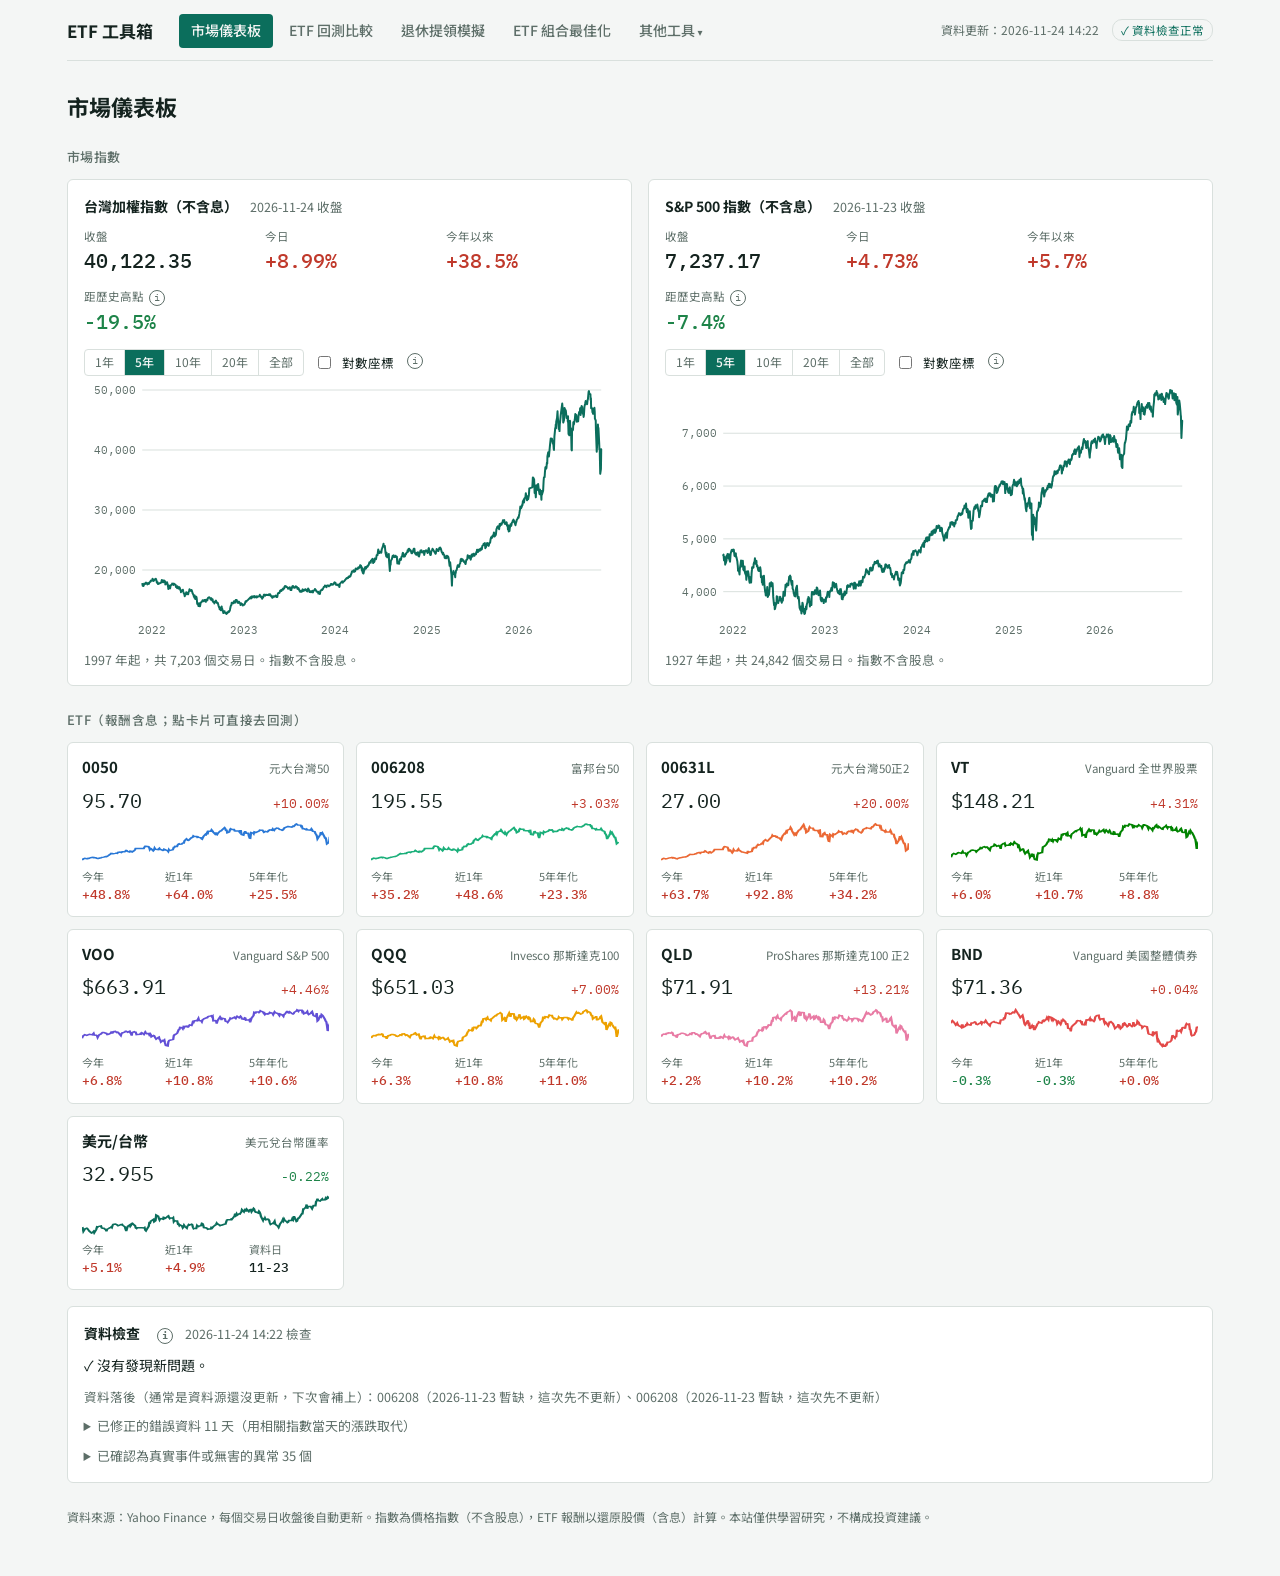
==== index.html @ 291ecb4b "比較表：報酬指數與加權指數兩群之間改用橘色分隔線 Co-Authored-By: Claude Opus 5.5 <noreply@anthropic.com> Claude-Session: htt" ====
<!DOCTYPE html>
<html lang="zh-Hant"><head><meta charset="utf-8"><meta name="viewport" content="width=device-width,initial-scale=1">
<title>市場儀表板｜ETF 工具箱</title>
<link rel="stylesheet" href="https://fonts.googleapis.com/css2?family=IBM+Plex+Mono:wght@400;500&family=Noto+Sans+TC:wght@400;500;700&display=swap">
<link rel="stylesheet" href="assets/style.css?v=1124b">
</head><body>
<div class="wrap">
<header id="top"></header>
<h1>市場儀表板</h1>

<div class="section-t">市場指數</div>
<div class="two" id="idx">
  <section class="card" id="c-TWII"><div class="loading">讀取中…</div></section>
  <section class="card" id="c-GSPC"><div class="loading">讀取中…</div></section>
</div>

<div class="section-t">ETF<span class="sub">（報酬含息；點卡片可直接去回測）</span></div>
<div class="tiles" id="tiles"></div>

<section class="card" id="check"><h3>資料檢查</h3><div class="loading">讀取中…</div></section>

<footer>資料來源：Yahoo Finance，每個交易日收盤後自動更新。指數為價格指數（不含股息），ETF 報酬以還原股價（含息）計算。本站僅供學習研究，不構成投資建議。</footer>
</div>
<script src="assets/core.js?v=1124b"></script>
<script src="assets/chart.js?v=1124b"></script>
<script src="assets/common.js?v=1124b"></script>
<script>
(function(){
  const {fmt, TICKERS, ETF_LIST} = ET;
  const cls = ETUI.cls;

  // ---- 指數卡片 ----
  const RANGES = [["1年",1],["5年",5],["10年",10],["20年",20],["全部",0]];
  function indexCard(name){
    const box = document.getElementById("c-"+name), t = TICKERS[name];
    ET.load(name).then(s=>{
      const n = s.dates.length, last = s.close[n-1], prev = s.close[n-2];
      let ath = 0, athD = ""; for (let i=0;i<n;i++) if (s.close[i] > ath){ath = s.close[i]; athD = s.dates[i];}
      const dd = last/ath - 1;
      let range = 5, log = false;
      box.innerHTML = `<h3>${t.name}<span class="sub">${s.dates[n-1]} 收盤</span></h3>
        <div class="kpis">
          <div class="kpi"><small>收盤</small><b>${fmt.num(last,2)}</b></div>
          <div class="kpi"><small>今日</small><b class="${cls(last-prev)}">${fmt.spct(last/prev-1,2)}</b></div>
          <div class="kpi"><small>今年以來</small><b class="${cls(ET.periodChange({dates:s.dates,adj:s.close},0,"ytd"))}">${fmt.spct(ET.periodChange({dates:s.dates,adj:s.close},0,"ytd"))}</b></div>
          <div class="kpi"><small>距歷史高點${ETUI.info("歷史最高收盤 "+fmt.num(ath,2)+"（"+athD+"）。0% 代表正在創新高。")}</small><b class="${dd<0?"neg":""}">${fmt.pct(dd)}</b></div>
        </div>
        <div class="tools" style="margin:12px 0 4px">
          <div class="seg" data-r>${RANGES.map(([l,v])=>`<button type="button" data-v="${v}" class="${v===range?"on":""}">${l}</button>`).join("")}</div>
          <label class="chk" style="font-size:12.5px"><input type="checkbox" data-log> 對數座標${ETUI.info("對數座標下，同樣的漲跌幅（例如 +10%）在圖上高度一樣，適合看很長的期間。")}</label>
        </div>
        <div data-chart></div>
        <p class="note">${s.dates[0].slice(0,4)} 年起，共 ${fmt.num(n)} 個交易日。指數不含股息。</p>`;
      const draw = ()=>{
        const start = range ? ET.addYears(s.dates[n-1], -range) : s.dates[0];
        const a = ET.lowerBound(s.dates, start);
        ETChart.line(box.querySelector("[data-chart]"), {
          series:[{name:t.label, color:"var(--accent)", dates:s.dates.slice(a), values:Array.from(s.close.slice(a))}],
          log, height:260, yFmt:v=>fmt.num(v, v<100?1:0), aria:t.name+"走勢圖"
        });
      };
      box.querySelector("[data-r]").addEventListener("click", e=>{
        const b = e.target.closest("button"); if(!b) return;
        range = +b.dataset.v; box.querySelectorAll("[data-r] button").forEach(x=>x.classList.toggle("on", x===b));
        if (range === 0 || range === 20) { log = true; box.querySelector("[data-log]").checked = true; }
        draw();
      });
      box.querySelector("[data-log]").addEventListener("change", e=>{ log = e.target.checked; draw(); });
      draw();
    }).catch(e=>{ box.classList.add("err"); box.innerHTML = "讀取資料失敗："+e.message; });
  }
  indexCard("TWII"); indexCard("GSPC");

  // ---- 資料檢查 ----
  const TYPE = {missing:"缺資料", stale:"資料落後", gap:"資料中斷", jump:"跳格", ratio:"原始／還原價異常", rewrite:"歷史被改動"};
  function renderCheck(c){
    const box = document.getElementById("check");
    const row = (i, note) => `<tr><td>${i.ticker}</td><td>${TYPE[i.type]||i.type||""}</td><td>${i.date}</td><td class="wrap">${note!==undefined?note:i.detail}</td></tr>`;
    const tbl = (rows, head) => `<div class="tw"><table class="lt"><thead><tr><th>標的</th><th>類型</th><th>日期</th><th>${head}</th></tr></thead><tbody>${rows}</tbody></table></div>`;
    let h = `<h3>資料檢查${ETUI.info("每次自動更新時檢查：① 缺資料：同市場指數有交易、ETF 卻沒資料；② 跳格：ETF 單日漲跌和相關指數差太多（例如 0050 對照加權指數、00631L 對照 2 倍的 0050）；③ 原始／還原價異常：還原價÷原始價的比例在非除息日突然改變；④ 歷史被改動：和上次存的資料相比，過去的價格被改掉。發現新問題時，那一檔不更新、保留舊資料，並在 GitHub 開 Issue 寄 email 通知。")}<span class="sub">${c.checked} 檢查</span></h3>`;
    if (c.status === "problem") {
      h += `<p class="err" style="margin:0 0 8px">⚠ 發現 ${c.new.length} 個新問題，以下標的暫停更新、沿用上一次的資料：<b>${c.blocked.join("、")}</b></p>` + tbl(c.new.map(i=>row(i)).join(""), "說明");
    } else {
      h += `<p style="margin:0">✓ 沒有發現新問題。</p>`;
    }
    if (c.stale && c.stale.length) h += `<p class="note">資料落後（通常是資料源還沒更新，下次會補上）：${c.stale.map(i=>i.ticker+(i.type==="lag"?"（"+i.date+" 暫缺，這次先不更新）":"（到 "+i.date+"）")).join("、")}</p>`;
    if (c.fixed && c.fixed.length) h += `<details><summary>已修正的錯誤資料 ${c.fixed.length} 天（用相關指數當天的漲跌取代）</summary>${tbl(c.fixed.map(i=>row(Object.assign({type:"jump"},i), i.note)).join(""), "原因")}</details>`;
    if (c.ignored && c.ignored.length) h += `<details><summary>已確認為真實事件或無害的異常 ${c.ignored.length} 個</summary>${tbl(c.ignored.map(i=>row(i, i.note+"<br><span class=sub>"+i.detail+"</span>")).join(""), "原因")}</details>`;
    box.innerHTML = h;
  }
  if (window.ETCheck) renderCheck(window.ETCheck); else document.addEventListener("etcheck", e=>renderCheck(e.detail));

  // ---- ETF 卡片 ----
  const tiles = document.getElementById("tiles");
  const list = ETF_LIST.concat(["USDTWD"]);
  tiles.innerHTML = list.map(k=>`<a class="tile" id="t-${k}" ${k!=="USDTWD"?`href="backtest.html?t=${k}"`:""}><div class="loading">${k}</div></a>`).join("");
  list.forEach(k=>{
    const t = TICKERS[k], box = document.getElementById("t-"+k);
    ET.load(k).then(s=>{
      const n = s.dates.length;
      let ath = 0; for (let i=0;i<n;i++) if (s.adj[i] > ath) ath = s.adj[i];
      const day = s.adj[n-1]/s.adj[n-2]-1, ytd = ET.periodChange(s,0,"ytd"), y1 = ET.periodChange(s,0,1), y5 = ET.periodChange(s,0,5);
      const y5a = isFinite(y5) ? Math.pow(1+y5,1/5)-1 : NaN;
      const fx = t.kind === "fx";
      box.innerHTML = `<div class="hd"><span class="tk">${t.label}</span><span class="nm">${t.name}</span></div>
        <div class="hd"><span class="px">${fx?"":(t.ccy==="USD"?"$":"")}${fmt.num(s.close[n-1], fx?3:2)}</span><span class="chg ${cls(day)}">${fmt.spct(day,2)}</span></div>
        <div class="spark-h"></div>
        <div class="mini">
          <span>今年<b class="${cls(ytd)}">${fmt.spct(ytd)}</b></span>
          <span>近1年<b class="${cls(y1)}">${fmt.spct(y1)}</b></span>
          ${fx ? `<span>資料日<b>${s.dates[n-1].slice(5)}</b></span>`
               : `<span>${isFinite(y5a)?"5年年化":"距高點"}<b class="${isFinite(y5a)?cls(y5a):"neg"}">${isFinite(y5a)?fmt.spct(y5a):fmt.pct(s.adj[n-1]/ath-1)}</b></span>`}
        </div>`;
      const a = ET.lowerBound(s.dates, ET.addYears(s.dates[n-1], -1));
      ETChart.spark(box.querySelector(".spark-h"), s.dates.slice(a), Array.from(s.adj.slice(a)), t.color || "var(--accent)");
      box.title = `${t.name}｜${s.dates[n-1]} 收盤｜距歷史高點 ${fmt.pct(s.adj[n-1]/ath-1)}`;
    }).catch(()=>{ box.innerHTML = `<div class="hd"><span class="tk">${t.label}</span></div><span class="note">尚無資料</span>`; });
  });
})();
</script>
</body></html>
---- assets/style.css ----
/* 共用樣式：淺色／深色自動切換，沿用正二再平衡工具的配色 */
:root{
  --bg:#f4f6f5;--panel:#ffffff;--ink:#14231f;--mute:#5d6e68;--line:#d9e0dd;--soft:#e7efec;
  --accent:#0b6e5c;--up:#c0392b;--down:#1e8449;--est:#8a9a94;color-scheme:light;
  --s1:#2a78d6;--s2:#eb6834;--s3:#1baf7a;--s4:#eda100;--s5:#e87ba4;--s6:#008300;--s7:#6250d6;--s8:#e34948;
  --font:"Noto Sans TC",system-ui,-apple-system,"Segoe UI",sans-serif;--mono:"IBM Plex Mono",ui-monospace,Menlo,monospace;
}
@media (prefers-color-scheme:dark){:root:where(:not([data-theme="light"])){
  --bg:#0f1715;--panel:#17221f;--ink:#e4ece9;--mute:#93a59f;--line:#2a3a35;--soft:#1f2f2a;
  --accent:#3fc4a5;--up:#ef6b5b;--down:#4fc37a;--est:#7f918b;color-scheme:dark;
  --s1:#3987e5;--s2:#d95926;--s3:#199e70;--s4:#c98500;--s5:#d55181;--s6:#0ca30c;--s7:#9085e9;--s8:#e66767}}
:root[data-theme="dark"]{
  --bg:#0f1715;--panel:#17221f;--ink:#e4ece9;--mute:#93a59f;--line:#2a3a35;--soft:#1f2f2a;
  --accent:#3fc4a5;--up:#ef6b5b;--down:#4fc37a;--est:#7f918b;color-scheme:dark;
  --s1:#3987e5;--s2:#d95926;--s3:#199e70;--s4:#c98500;--s5:#d55181;--s6:#0ca30c;--s7:#9085e9;--s8:#e66767}
*{box-sizing:border-box}
[hidden]{display:none!important}
body{margin:0;background:var(--bg);color:var(--ink);font-family:var(--font);font-size:14px;line-height:1.55;
  padding-inline:max(clamp(16px,5.2vw,80px),env(safe-area-inset-left,0px)) max(clamp(16px,5.2vw,80px),env(safe-area-inset-right,0px));padding-block:0 48px}
.wrap{max-width:1500px;margin:0 auto;display:grid;gap:16px}
a{color:var(--accent)}
/* 頂部導覽 */
.top{display:flex;flex-wrap:wrap;align-items:center;gap:8px 20px;padding:14px 0 12px;border-bottom:1px solid var(--line);margin-bottom:4px}
.brand{font-weight:700;font-size:17px;color:var(--ink);text-decoration:none;margin-right:6px}
.nav{display:flex;flex-wrap:wrap;gap:4px}
.nav a{padding:6px 12px;border-radius:4px;color:var(--mute);text-decoration:none;font-weight:500}
.nav a:hover{background:var(--soft);color:var(--ink)}
.nav a.on{background:var(--accent);color:var(--bg)}
.nav a.soon{opacity:.55;pointer-events:none}
.nav a.soon::after{content:"（即將推出）";font-size:11px}
.updated{margin-left:auto;font-size:12px;color:var(--mute)}
h1{font-size:22px;margin:8px 0 0;font-weight:700}
h2{font-size:16px;margin:0 0 10px}
.sub{color:var(--mute);font-size:12.5px}
.card{background:var(--panel);border:1px solid var(--line);border-radius:6px;padding:16px;min-width:0}
.card h3{margin:0 0 10px;font-size:14px;display:flex;flex-wrap:wrap;gap:4px 12px;align-items:baseline}
.card h3 .sub{font-weight:400}
.note{font-size:12.5px;color:var(--mute);margin:10px 0 0}
.err{border-color:var(--up);color:var(--up)}
/* 表單 */
.grid{display:grid;grid-template-columns:270px minmax(0,1fr);gap:16px;align-items:start}
@media(max-width:900px){.grid{grid-template-columns:minmax(0,1fr)}}
.rail{background:var(--panel);border:1px solid var(--line);border-radius:6px;padding:14px;position:sticky;top:12px;display:grid;gap:10px}
@media(max-width:900px){.rail{position:static}}
.rail h4{font-size:12px;letter-spacing:.08em;color:var(--mute);margin:6px 0 0;font-weight:500}
label{display:grid;gap:3px;font-size:12.5px;color:var(--mute)}
input,select{font:inherit;font-family:var(--mono);color:var(--ink);background:var(--bg);border:1px solid var(--line);border-radius:4px;padding:6px 8px;width:100%;min-width:0}
input:focus-visible,select:focus-visible,button:focus-visible{outline:2px solid var(--accent);outline-offset:1px}
.row2{display:grid;grid-template-columns:1fr 1fr;gap:8px}
button{font:inherit;cursor:pointer;border-radius:4px;border:1px solid var(--line);background:var(--soft);color:var(--ink);padding:6px 10px}
button.primary{background:var(--accent);border-color:var(--accent);color:var(--bg);font-weight:700}
.seg{display:flex;border:1px solid var(--line);border-radius:4px;overflow:hidden}
.seg button{flex:1;white-space:nowrap;border:0;border-radius:0;background:transparent;color:var(--mute);padding:6px 8px}
.seg button+button{border-left:1px solid var(--line)}
.seg button.on{background:var(--accent);color:var(--bg);font-weight:500}
.picks{display:grid;grid-template-columns:minmax(0,1fr);gap:2px}
.pick{display:flex;align-items:center;gap:6px;font-size:13px;color:var(--ink);cursor:pointer;padding:3px 4px;border-radius:4px}
.pick:hover{background:var(--soft)}
.pick input{width:auto;margin:0}
.pick i{width:10px;height:10px;border-radius:2px;display:inline-block;flex:none}
.pick small{color:var(--mute);font-size:11px;white-space:nowrap;margin-left:auto}
.pick small .est{text-decoration:underline dotted}
label.chk{display:flex;gap:8px;align-items:flex-start;font-size:13px;color:var(--ink);cursor:pointer}
label.chk input{width:auto;margin-top:3px}
.quick{display:flex;flex-wrap:wrap;gap:6px}
.quick button{font-size:12px;padding:4px 8px}
.hint{font-size:11.5px;color:var(--mute);margin:0}
button.info{display:inline-grid;place-items:center;width:16px;height:16px;padding:0;margin-left:5px;border-radius:50%;font-size:10px;font-family:var(--mono);line-height:1;color:var(--mute);background:transparent;border:1px solid var(--mute);vertical-align:middle}
button.info:hover{color:var(--accent);border-color:var(--accent)}
#tip{position:fixed;z-index:60;max-width:320px;background:var(--panel);color:var(--ink);border:1px solid var(--accent);border-radius:5px;padding:9px 11px;font-size:12.5px;line-height:1.55;box-shadow:0 4px 18px rgba(0,0,0,.25)}
main{display:grid;grid-template-columns:minmax(0,1fr);gap:16px;min-width:0}
/* 數字 */
.kpis{display:grid;grid-template-columns:repeat(auto-fit,minmax(130px,1fr));gap:12px}
.kpi small{display:block;color:var(--mute);font-size:11.5px}
.kpi b{font-family:var(--mono);font-size:20px;font-weight:500}
.pos{color:var(--up)}.neg{color:var(--down)}
/* 表格 */
.tw{overflow-x:auto}
table{border-collapse:collapse;width:100%;font-variant-numeric:tabular-nums}
th,td{padding:7px 10px;text-align:right;white-space:nowrap;border-bottom:1px solid var(--line);font-family:var(--mono);font-size:12.5px}
th{font-family:var(--font);color:var(--mute);font-weight:500;font-size:12px}
th:first-child,td:first-child{text-align:left;font-family:var(--font)}
td .sw{display:inline-block;width:10px;height:10px;border-radius:2px;margin-right:6px;vertical-align:-1px}
td.est,span.est{color:var(--est)}
/* 圖表 */
.tools{display:flex;gap:10px;flex-wrap:wrap;align-items:center;font-size:12.5px;color:var(--mute)}
.tools .seg{display:inline-flex}
.tools .seg button{padding:3px 10px;font-size:12px}
.cw{position:relative;min-width:0}
.cw svg{display:block;width:100%;touch-action:pan-y;user-select:none}
.cw svg text{fill:var(--mute);font-family:var(--mono);font-size:11px}
.cw svg text.dl{fill:var(--ink);font-family:var(--font);font-size:12px}
.cw .grid{stroke:var(--line);stroke-width:1}
.cw .base{stroke:var(--mute);stroke-width:1}
.cw .ln{fill:none;stroke-width:2;stroke-linejoin:round;stroke-linecap:round}
.cw .ln.est{stroke-dasharray:4 4;opacity:.75}
.cw .hair{stroke:var(--mute);stroke-width:1;stroke-dasharray:3 3}
.cw .dot{stroke:var(--panel);stroke-width:2}
.cw rect.hov{fill:var(--ink);fill-opacity:.05}
.legend{display:flex;flex-wrap:wrap;gap:4px 16px;font-size:12px;color:var(--mute);margin-top:8px}
.legend i{display:inline-block;width:14px;height:3px;border-radius:2px;vertical-align:middle;margin-right:6px}
.legend .estk{font-style:normal;color:var(--est)}
.ct{position:absolute;pointer-events:none;z-index:5;background:var(--panel);border:1px solid var(--line);border-radius:5px;padding:7px 10px;font-size:12px;line-height:1.6;box-shadow:0 4px 16px rgba(0,0,0,.2);white-space:nowrap;font-family:var(--mono);color:var(--ink)}
.ct i{display:inline-block;width:8px;height:8px;border-radius:2px;margin-right:6px}
.ct .hd{font-weight:500;margin-bottom:2px}
.ct .tag{color:var(--est);font-family:var(--font)}
.spark{display:block;width:100%;height:40px}
.spark .ln{fill:none;stroke-width:1.5}
/* 首頁卡片 */
.tiles{display:grid;grid-template-columns:repeat(auto-fill,minmax(220px,1fr));gap:12px}
.tile{background:var(--panel);border:1px solid var(--line);border-radius:6px;padding:12px 14px;display:grid;gap:6px;min-width:0;text-decoration:none;color:inherit}
.tile .hd{display:flex;justify-content:space-between;align-items:baseline;gap:8px}
.tile .tk{font-weight:700;font-size:15px}
.tile .nm{color:var(--mute);font-size:11.5px;white-space:nowrap;overflow:hidden;text-overflow:ellipsis}
.tile .px{font-family:var(--mono);font-size:20px}
.tile .chg{font-family:var(--mono);font-size:13px}
.tile .mini{display:grid;grid-template-columns:repeat(3,1fr);gap:4px;font-size:11px;color:var(--mute)}
.tile .mini b{display:block;font-family:var(--mono);font-size:12.5px;font-weight:500;color:var(--ink)}
.tile .mini b.pos{color:var(--up)}.tile .mini b.neg{color:var(--down)}
.two{display:grid;grid-template-columns:repeat(auto-fit,minmax(420px,1fr));gap:16px}
@media(max-width:520px){.two{grid-template-columns:minmax(0,1fr)}}
.section-t{font-size:13px;color:var(--mute);margin:8px 0 -4px;font-weight:500;letter-spacing:.04em}
.loading{color:var(--mute);padding:30px;text-align:center}
footer{color:var(--mute);font-size:12px;margin-top:8px;line-height:1.7}

/* 資料檢查 */
.chk-badge{margin-left:10px;padding:2px 8px;border-radius:10px;font-size:11.5px;text-decoration:none;border:1px solid var(--line)}
.chk-badge.good{color:var(--accent)}
.chk-badge.bad{color:var(--bg);background:var(--up);border-color:var(--up);font-weight:500}
details{margin-top:10px}
details summary{cursor:pointer;color:var(--mute);font-size:13px}
details table{margin-top:6px}
td.wrap{white-space:normal;text-align:left;font-family:var(--font);min-width:240px}
.lt th,.lt td{text-align:left}

/* 推估資料標示 */
.cw rect.estband{fill:var(--est);fill-opacity:.09}
.cw line.estedge{stroke:var(--est);stroke-width:1;stroke-dasharray:2 3}
.cw svg text.estlbl{fill:var(--est);font-family:var(--font);font-size:11.5px}
.cw .hatchln{stroke:var(--panel);stroke-width:1.6}
.legend i.hatchk{width:14px;height:10px;background:repeating-linear-gradient(45deg,var(--est) 0 2px,transparent 2px 5px);opacity:.8}
.esttag{display:inline-block;margin-left:6px;padding:0 6px;border:1px solid var(--est);border-radius:9px;color:var(--est);font-size:11px;font-family:var(--font);line-height:16px;vertical-align:1px}
.hint b{color:var(--ink);font-weight:500}
/* 組合輸入 */
.pf{border:1px solid var(--line);border-radius:5px;padding:8px;display:grid;gap:6px;background:var(--bg)}
.pfh{display:flex;align-items:center;gap:6px;font-size:13px}
.pfh i{width:10px;height:10px;border-radius:2px;flex:none}
.pfh .tot{margin-left:auto;font-size:11px;font-family:var(--mono)}
.pfh .tot.ok{color:var(--mute)}.pfh .tot.bad{color:var(--up);font-weight:500}
.pr{display:flex;align-items:center;gap:4px}
.pr select{flex:1;min-width:0;font-family:var(--font);font-size:12.5px;padding:5px 4px}
.pr input{width:52px;flex:none;padding:5px 4px;text-align:right}
.pr .pct{font-size:12px;color:var(--mute)}
button.x{border:0;background:transparent;color:var(--mute);padding:0 4px;font-size:15px;line-height:1}
button.x:hover{color:var(--up)}
button.addrow,button.addbtn{font-size:12px;padding:4px 8px;justify-self:start;background:transparent;border-style:dashed;color:var(--mute)}
button.addrow:hover,button.addbtn:hover{color:var(--accent);border-color:var(--accent)}
#pfs{display:grid;gap:8px}
/* 最佳化 */
.callout{border:1px solid var(--accent);border-left-width:5px;background:var(--soft);border-radius:5px;padding:12px 14px;margin:0 0 10px;font-size:13.5px;line-height:1.7}
.callout b{color:var(--accent)}
.tiers{display:grid;grid-template-columns:repeat(auto-fit,minmax(260px,1fr));gap:14px}
.tier{background:var(--panel);border:1px solid var(--line);border-radius:6px;padding:14px 16px;min-width:0;display:grid;gap:10px;align-content:start}
.tier h4{margin:0;font-size:16px;display:flex;flex-wrap:wrap;gap:4px 8px;align-items:center}
.tier h4 small{flex-basis:100%;font-size:12px;font-weight:400;color:var(--mute)}
.tier h4 .sw{width:12px;height:12px;border-radius:2px;display:inline-block}
.wbars{display:grid;gap:5px}
.wb{display:grid;grid-template-columns:56px 1fr 40px;gap:8px;align-items:center;font-size:12.5px}
.wb div{height:10px;background:var(--soft);border-radius:3px;overflow:hidden}
.wb div i{display:block;height:100%;border-radius:3px}
.wb b{font-family:var(--mono);font-weight:500;text-align:right}
.tp{display:grid;grid-template-columns:1fr 1fr;gap:8px 12px}
.tp small{display:block;color:var(--mute);font-size:11.5px}
.tp b{font-family:var(--mono);font-size:19px;font-weight:500}
.peak{margin:0;font-size:11.5px;color:var(--mute);border-top:1px dashed var(--line);padding-top:8px}
.bar{height:6px;background:var(--soft);border-radius:3px;overflow:hidden;margin-top:8px}
.bar i{display:block;height:100%;width:0;background:var(--accent);transition:width .2s}
button.primary:disabled{opacity:.5;cursor:not-allowed}
.kpi .sub{display:block;margin-top:2px}
.optchk{border-top:1px solid var(--line);padding-top:10px;margin-top:4px}
button.apply{font-size:12.5px;justify-self:start}

/* 導覽列下拉選單 */
.nav{align-items:center}
.dd{position:relative}
.dd .ddt{background:transparent;border:0;padding:6px 12px;border-radius:4px;color:var(--mute);font-weight:500;font:inherit;font-weight:500;cursor:pointer}
.dd .ddt .car{font-size:10px}
.dd:hover .ddt,.dd.open .ddt{background:var(--soft);color:var(--ink)}
.dd.on .ddt{background:var(--accent);color:var(--bg)}
.dd .ddm{display:none;position:absolute;top:100%;left:0;z-index:80;min-width:260px;padding:6px;margin-top:2px;background:var(--panel);border:1px solid var(--line);border-radius:6px;box-shadow:0 8px 24px rgba(0,0,0,.25)}
.dd::after{content:"";position:absolute;left:0;right:0;top:100%;height:6px}
.dd:hover .ddm,.dd.open .ddm{display:grid;gap:2px}
.dd .ddm a{display:grid;gap:2px;padding:8px 10px;border-radius:4px;color:var(--ink);text-decoration:none}
.dd .ddm a:hover{background:var(--soft)}
.dd .ddm a.on{background:var(--soft);box-shadow:inset 3px 0 0 var(--accent)}
.dd .ddm a small{color:var(--mute);font-size:11.5px;font-weight:400;line-height:1.4}

/* Kalman 趨勢回測 */
th.l,td.l{text-align:left}
tr.grp td{border-top:2px solid var(--line)}
tr.hl td{background:var(--soft)}
.selS{width:auto;font-family:var(--font);padding:4px 8px}
.mk{stroke:var(--panel);stroke-width:1.5;stroke-linejoin:round}.mk.buy{fill:var(--up)}.mk.sell{fill:var(--down)}
tr.sigsep td{border-top:2px solid var(--s2)}
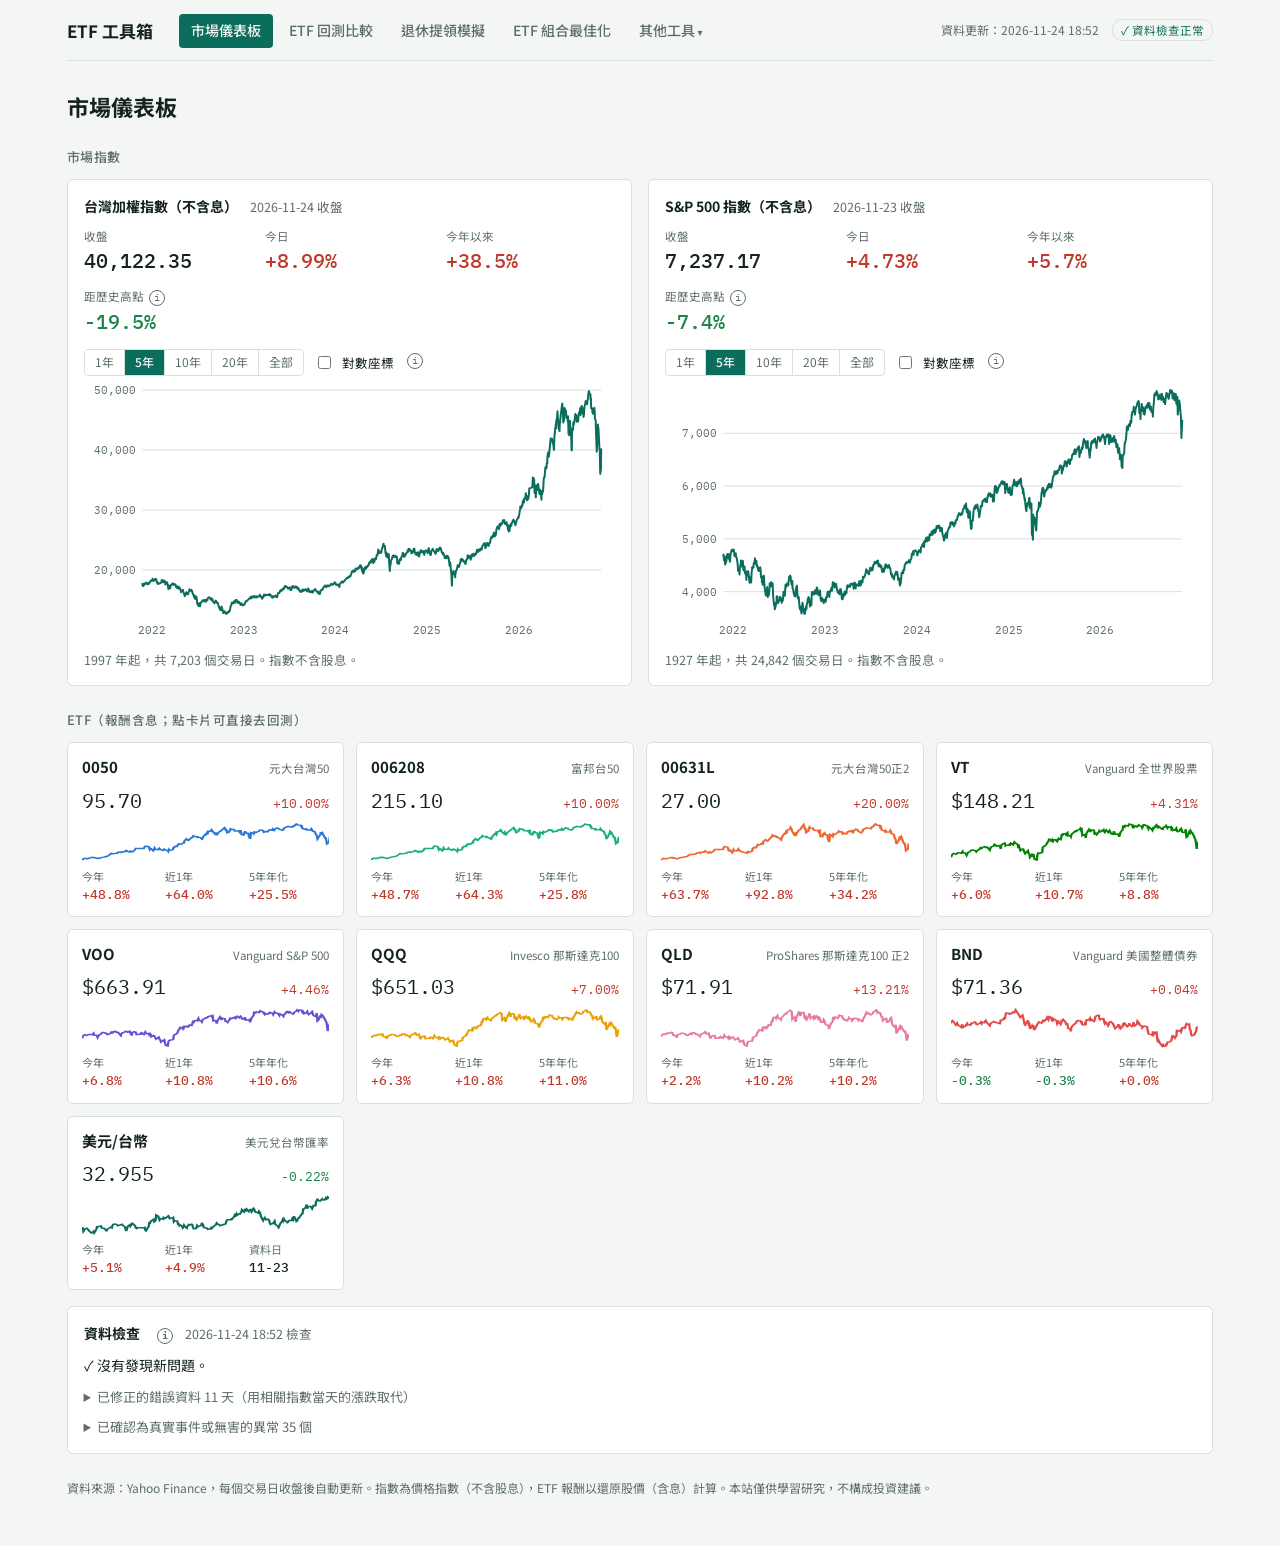
==== commit 8a86cacd: "比較表分隔線改為淺灰色，不跟紅色數字搶眼 Co-Authored-By: Claude Opus 5.5 <noreply@anthropic.com> Claude-Session: https:/" ====
--- a/index.html
+++ b/index.html
@@ -2,7 +2,7 @@
 <html lang="zh-Hant"><head><meta charset="utf-8"><meta name="viewport" content="width=device-width,initial-scale=1">
 <title>市場儀表板｜ETF 工具箱</title>
 <link rel="stylesheet" href="https://fonts.googleapis.com/css2?family=IBM+Plex+Mono:wght@400;500&family=Noto+Sans+TC:wght@400;500;700&display=swap">
-<link rel="stylesheet" href="assets/style.css?v=1124b">
+<link rel="stylesheet" href="assets/style.css?v=1124d">
 </head><body>
 <div class="wrap">
 <header id="top"></header>
@@ -21,9 +21,9 @@
 
 <footer>資料來源：Yahoo Finance，每個交易日收盤後自動更新。指數為價格指數（不含股息），ETF 報酬以還原股價（含息）計算。本站僅供學習研究，不構成投資建議。</footer>
 </div>
-<script src="assets/core.js?v=1124b"></script>
-<script src="assets/chart.js?v=1124b"></script>
-<script src="assets/common.js?v=1124b"></script>
+<script src="assets/core.js?v=1124d"></script>
+<script src="assets/chart.js?v=1124d"></script>
+<script src="assets/common.js?v=1124d"></script>
 <script>
 (function(){
   const {fmt, TICKERS, ETF_LIST} = ET;
--- a/assets/style.css
+++ b/assets/style.css
@@ -201,4 +201,5 @@
 tr.hl td{background:var(--soft)}
 .selS{width:auto;font-family:var(--font);padding:4px 8px}
 .mk{stroke:var(--panel);stroke-width:1.5;stroke-linejoin:round}.mk.buy{fill:var(--up)}.mk.sell{fill:var(--down)}
-tr.sigsep td{border-top:2px solid var(--s2)}
+tr.sigsep td{border-top:2px solid var(--mute)}
+#viewSeg{flex-wrap:wrap}
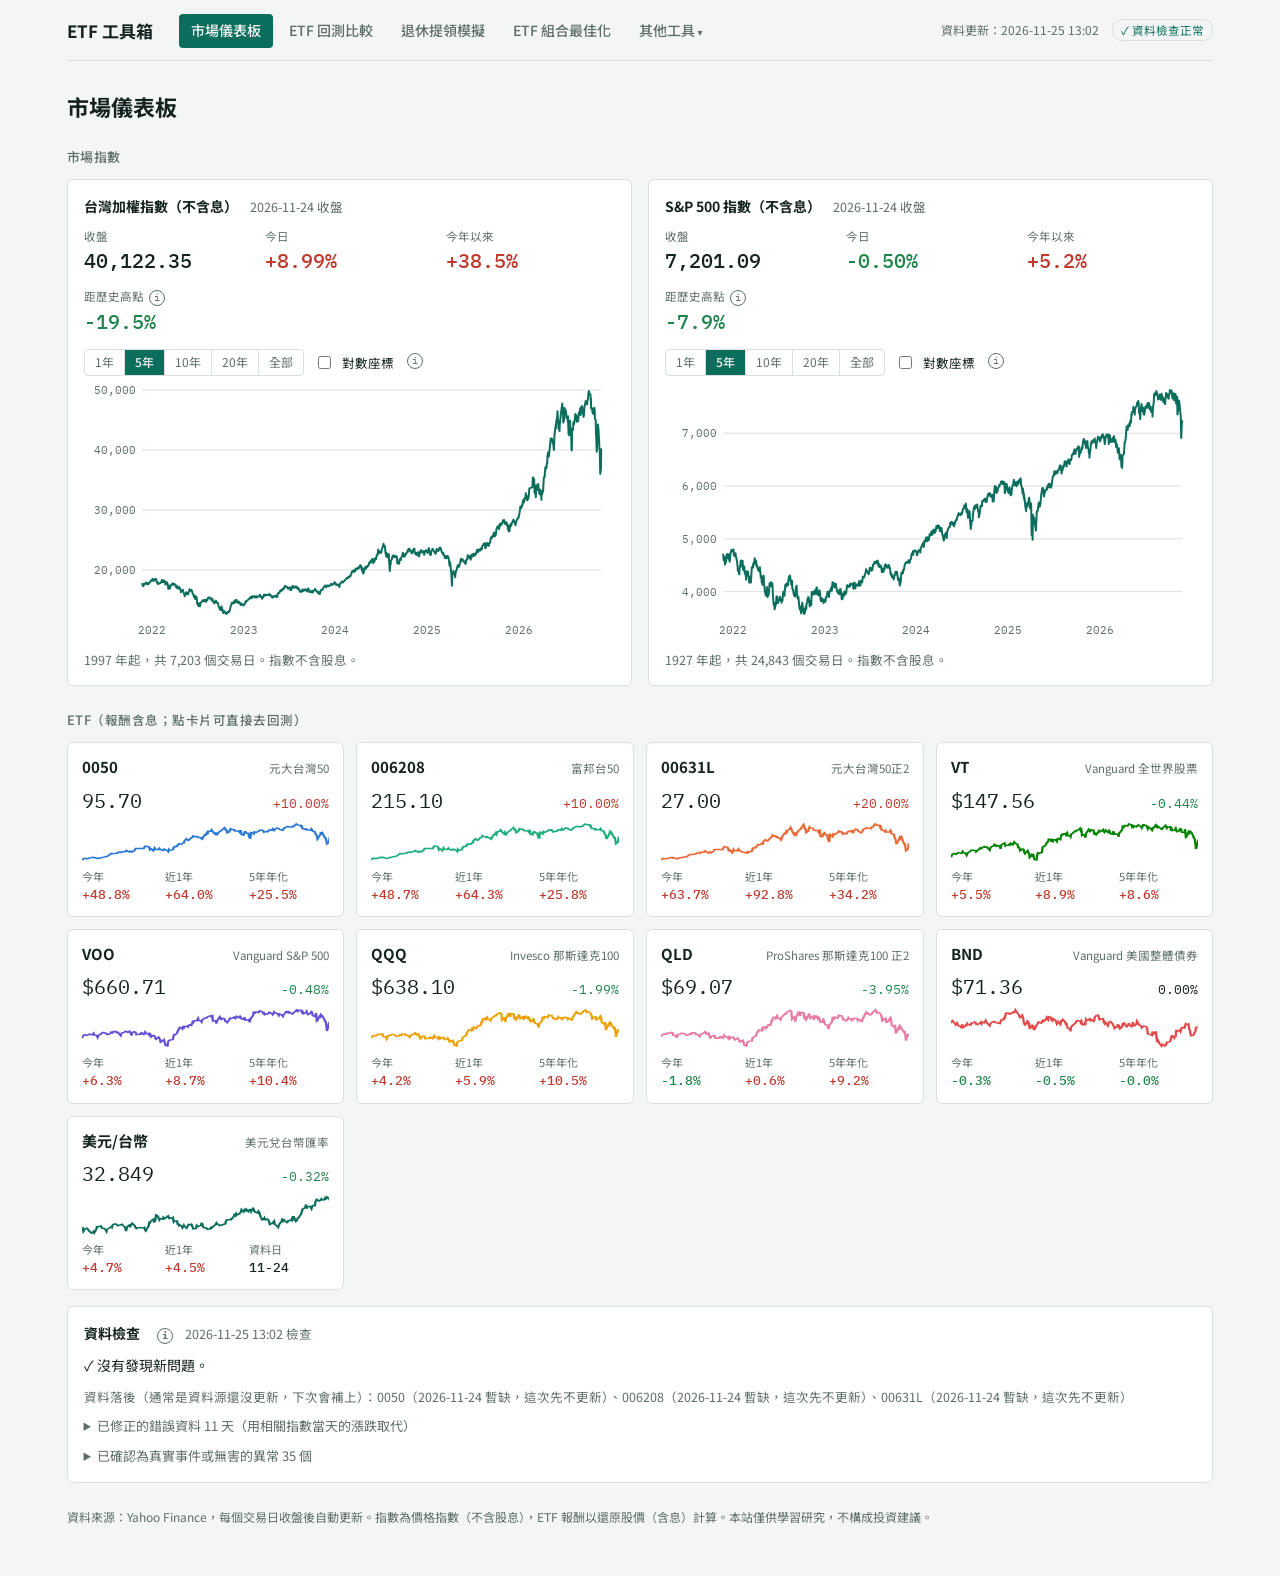
==== commit 5cd370c6: "快速期間按鈕一律把迄日重設為最新一天（6 個頁面） Co-Authored-By: Claude Opus 5.5 <noreply@anthropic.com> Claude-Session: ht" ====
--- a/index.html
+++ b/index.html
@@ -2,7 +2,7 @@
 <html lang="zh-Hant"><head><meta charset="utf-8"><meta name="viewport" content="width=device-width,initial-scale=1">
 <title>市場儀表板｜ETF 工具箱</title>
 <link rel="stylesheet" href="https://fonts.googleapis.com/css2?family=IBM+Plex+Mono:wght@400;500&family=Noto+Sans+TC:wght@400;500;700&display=swap">
-<link rel="stylesheet" href="assets/style.css?v=1124d">
+<link rel="stylesheet" href="assets/style.css?v=1125a">
 </head><body>
 <div class="wrap">
 <header id="top"></header>
@@ -21,9 +21,9 @@
 
 <footer>資料來源：Yahoo Finance，每個交易日收盤後自動更新。指數為價格指數（不含股息），ETF 報酬以還原股價（含息）計算。本站僅供學習研究，不構成投資建議。</footer>
 </div>
-<script src="assets/core.js?v=1124d"></script>
-<script src="assets/chart.js?v=1124d"></script>
-<script src="assets/common.js?v=1124d"></script>
+<script src="assets/core.js?v=1125a"></script>
+<script src="assets/chart.js?v=1125a"></script>
+<script src="assets/common.js?v=1125a"></script>
 <script>
 (function(){
   const {fmt, TICKERS, ETF_LIST} = ET;
--- a/assets/style.css
+++ b/assets/style.css
@@ -203,3 +203,10 @@
 .mk{stroke:var(--panel);stroke-width:1.5;stroke-linejoin:round}.mk.buy{fill:var(--up)}.mk.sell{fill:var(--down)}
 tr.sigsep td{border-top:2px solid var(--mute)}
 #viewSeg{flex-wrap:wrap}
+/* 我的參數 */
+.myl{display:grid;gap:6px}
+.myp{display:flex;align-items:center;gap:6px;justify-content:space-between;border:1px solid var(--line);border-radius:5px;padding:6px 8px}
+.myp .chk{margin:0;align-items:flex-start}.myp .sub{font-size:11.5px;color:var(--mute)}
+.myb{display:flex;gap:4px;flex-shrink:0}
+.minib{font-size:11.5px;padding:2px 7px}.minib.del{color:var(--up)}
+.mysave{display:flex;gap:6px;grid-column:1/-1}.mysave input{flex:1;min-width:0}
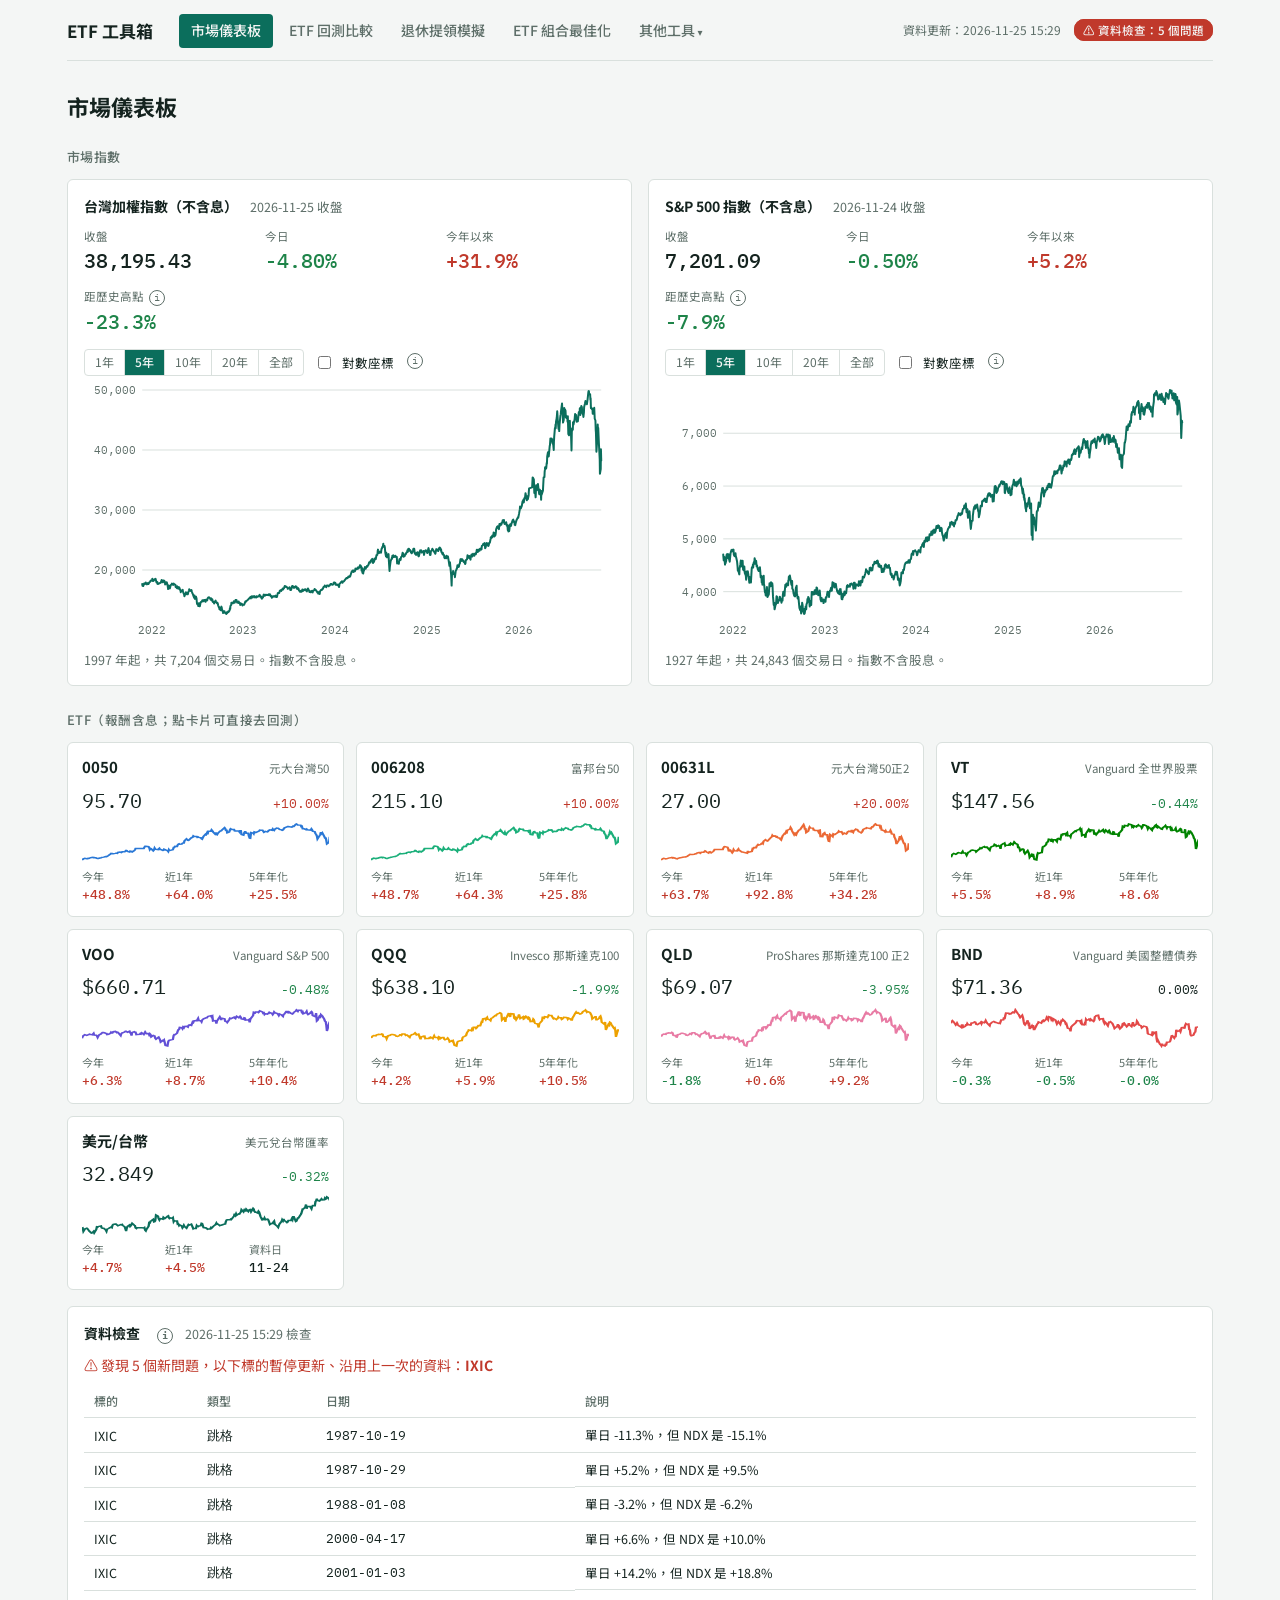
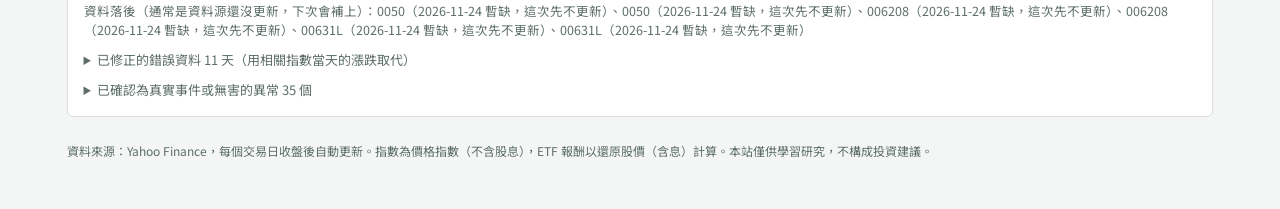
==== commit f397cadf: "新增均線包絡策略（美股）頁：S&P 500／Nasdaq 兩組；選單分台股、美股；IXIC 5 個真實歷史事件列為忽略 Co-Authored-By: Claude Opus 5.5 <noreply" ====
--- a/index.html
+++ b/index.html
@@ -2,7 +2,7 @@
 <html lang="zh-Hant"><head><meta charset="utf-8"><meta name="viewport" content="width=device-width,initial-scale=1">
 <title>市場儀表板｜ETF 工具箱</title>
 <link rel="stylesheet" href="https://fonts.googleapis.com/css2?family=IBM+Plex+Mono:wght@400;500&family=Noto+Sans+TC:wght@400;500;700&display=swap">
-<link rel="stylesheet" href="assets/style.css?v=1125a">
+<link rel="stylesheet" href="assets/style.css?v=1125c">
 </head><body>
 <div class="wrap">
 <header id="top"></header>
@@ -21,9 +21,9 @@
 
 <footer>資料來源：Yahoo Finance，每個交易日收盤後自動更新。指數為價格指數（不含股息），ETF 報酬以還原股價（含息）計算。本站僅供學習研究，不構成投資建議。</footer>
 </div>
-<script src="assets/core.js?v=1125a"></script>
-<script src="assets/chart.js?v=1125a"></script>
-<script src="assets/common.js?v=1125a"></script>
+<script src="assets/core.js?v=1125c"></script>
+<script src="assets/chart.js?v=1125c"></script>
+<script src="assets/common.js?v=1125c"></script>
 <script>
 (function(){
   const {fmt, TICKERS, ETF_LIST} = ET;
--- a/assets/style.css
+++ b/assets/style.css
@@ -210,3 +210,5 @@
 .myb{display:flex;gap:4px;flex-shrink:0}
 .minib{font-size:11.5px;padding:2px 7px}.minib.del{color:var(--up)}
 .mysave{display:flex;gap:6px;grid-column:1/-1}.mysave input{flex:1;min-width:0}
+.dd .ddm .ddh{font-size:11px;color:var(--mute);letter-spacing:.08em;padding:6px 10px 2px;border-top:1px solid var(--line);margin-top:2px}.dd .ddm .ddh:first-child{border-top:0;margin-top:0}
+.grpseg{margin:4px 0 6px;max-width:520px}
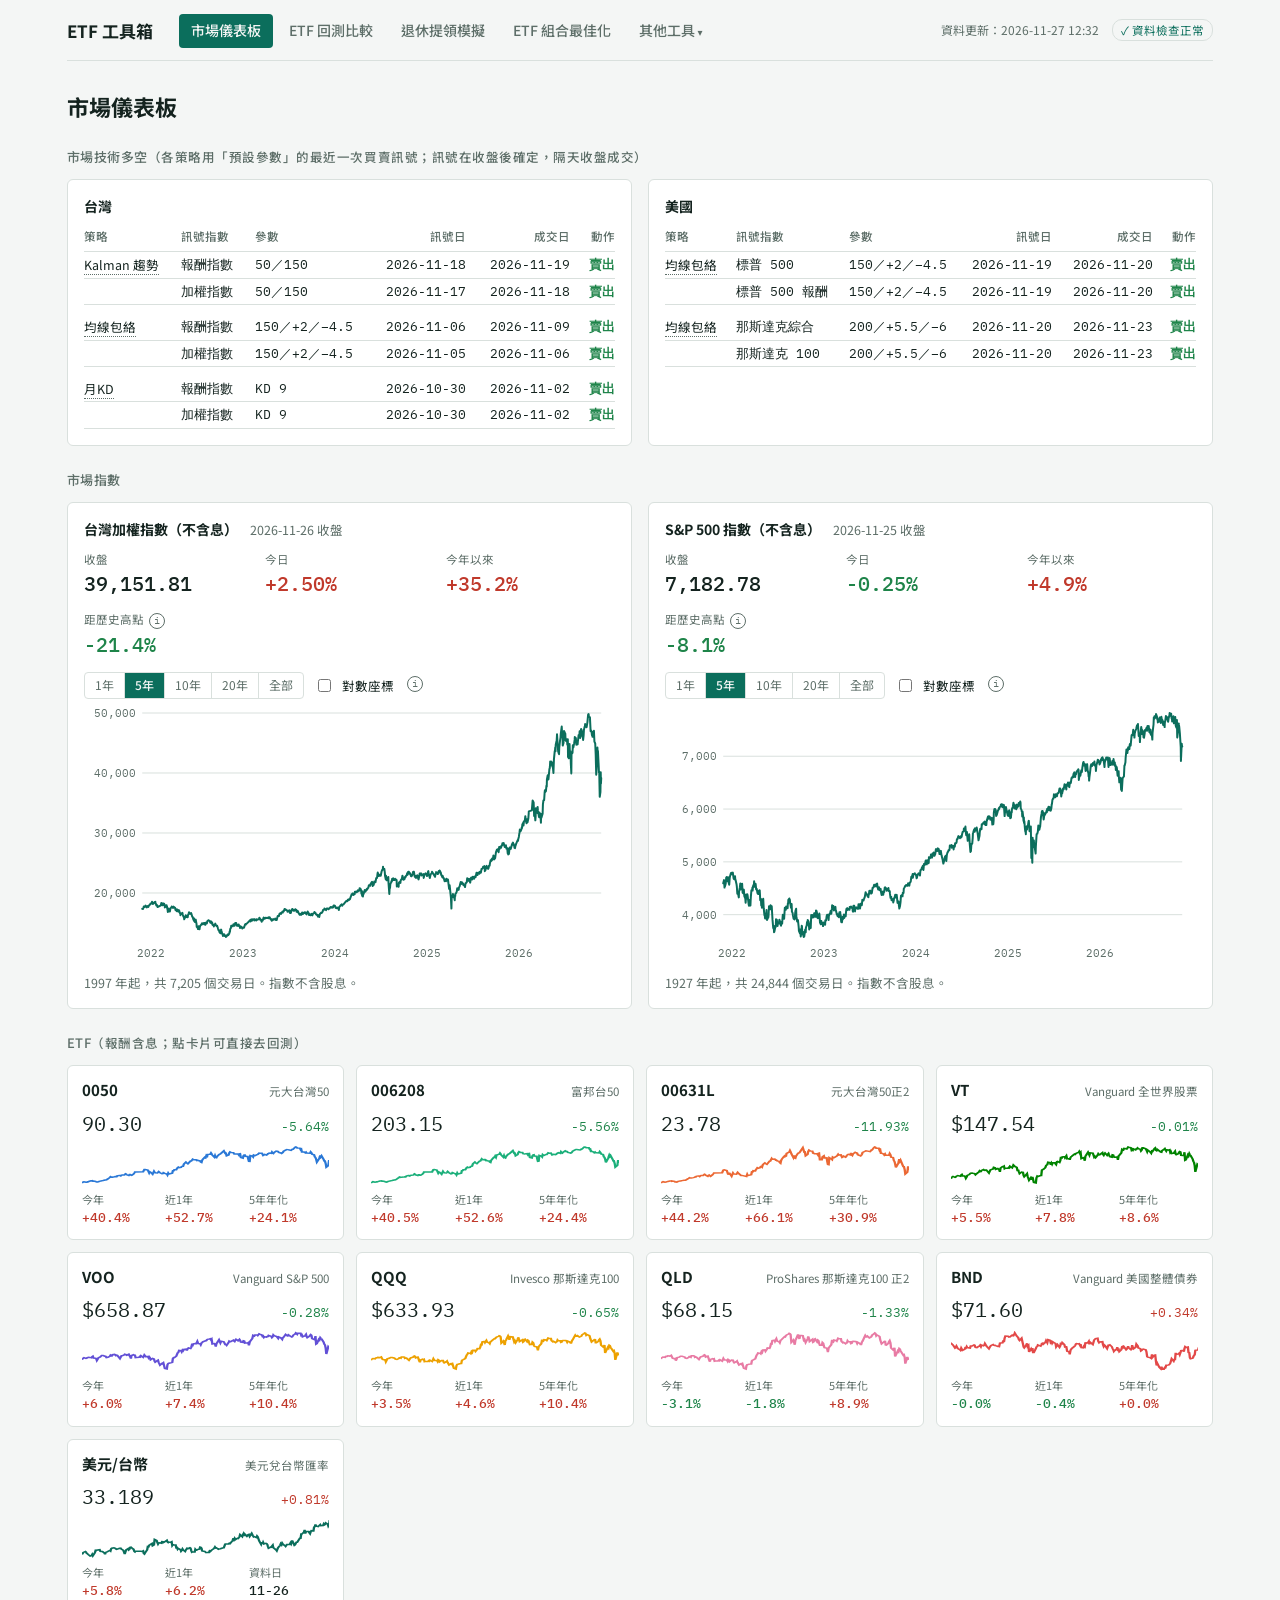
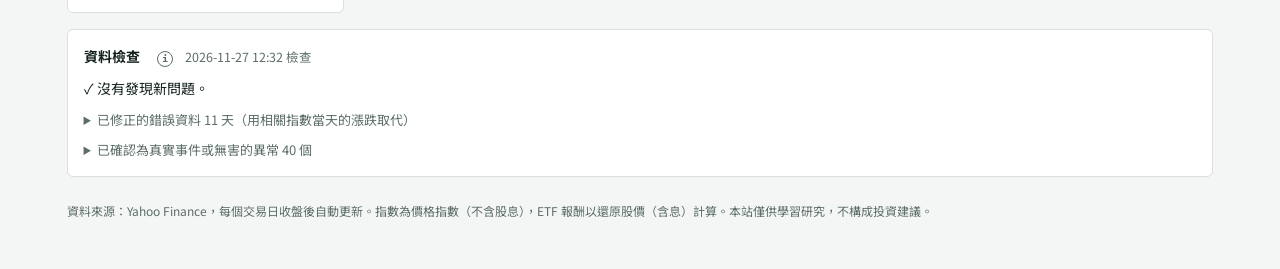
==== commit edf58e20: "預設參數組（我的參數可設為預設，同步 GitHub）；市場儀表板新增「市場技術多空」；策略規則集中到 strategies.js Co-Authored-By: Claude Opus 5.5 <no" ====
--- a/index.html
+++ b/index.html
@@ -2,11 +2,17 @@
 <html lang="zh-Hant"><head><meta charset="utf-8"><meta name="viewport" content="width=device-width,initial-scale=1">
 <title>市場儀表板｜ETF 工具箱</title>
 <link rel="stylesheet" href="https://fonts.googleapis.com/css2?family=IBM+Plex+Mono:wght@400;500&family=Noto+Sans+TC:wght@400;500;700&display=swap">
-<link rel="stylesheet" href="assets/style.css?v=1125c">
+<link rel="stylesheet" href="assets/style.css?v=1127a">
 </head><body>
 <div class="wrap">
 <header id="top"></header>
 <h1>市場儀表板</h1>
+
+<div class="section-t">市場技術多空<span class="sub">（各策略用「預設參數」的最近一次買賣訊號；訊號在收盤後確定，隔天收盤成交）</span></div>
+<div class="two" id="sig">
+  <section class="card"><h3>台灣</h3><div class="tw"><table class="sigt" id="sig-tw"><tbody><tr><td class="loading">讀取中…</td></tr></tbody></table></div></section>
+  <section class="card"><h3>美國</h3><div class="tw"><table class="sigt" id="sig-us"><tbody><tr><td class="loading">讀取中…</td></tr></tbody></table></div></section>
+</div>
 
 <div class="section-t">市場指數</div>
 <div class="two" id="idx">
@@ -21,9 +27,55 @@
 
 <footer>資料來源：Yahoo Finance，每個交易日收盤後自動更新。指數為價格指數（不含股息），ETF 報酬以還原股價（含息）計算。本站僅供學習研究，不構成投資建議。</footer>
 </div>
-<script src="assets/core.js?v=1125c"></script>
-<script src="assets/chart.js?v=1125c"></script>
-<script src="assets/common.js?v=1125c"></script>
+<script src="assets/core.js?v=1127a"></script>
+<script src="assets/chart.js?v=1127a"></script>
+<script src="assets/common.js?v=1127a"></script>
+<script src="assets/signal-bt.js?v=1127a"></script>
+<script src="assets/strategies.js?v=1127a"></script>
+<script src="assets/signal-page.js?v=1127a"></script>
+<script>
+// ---- 市場技術多空：各策略預設參數的最近一次買賣（規則和策略頁共用 assets/strategies.js） ----
+(function(){
+  const US_DEF = { sp: { n: 150, x: 2, y: 4.5 }, nq: { n: 200, x: 5.5, y: 6 } };
+  const short = { kalman: ps => `${ps.s}／${ps.l}`, envelope: ps => `${ps.n}／+${+ps.x}／−${+ps.y}`, kd: ps => `KD ${ps.n}` };
+  // [市場, 策略名稱, 連結, 規則, 預設參數的鍵, 原始預設, A 的資料起點, [[指數代號, 顯示名稱], ...]]
+  const ROWS = [
+    ["tw", "Kalman 趨勢", "kalman.html", "kalman", "kalman", ST.kalman.DEF, "2003-01-02", [["TWRI", "報酬指數"], ["TWII", "加權指數"]]],
+    ["tw", "均線包絡", "envelope.html", "envelope", "envelope", ST.envelope.DEF, "2003-01-02", [["TWRI", "報酬指數"], ["TWII", "加權指數"]]],
+    ["tw", "月KD", "kd.html", "kd", "kd", ST.kd.DEF, "2003-01-02", [["TWRI", "報酬指數"], ["TWII", "加權指數"]]],
+    ["us", "均線包絡", "envelope-us.html?g=sp", "envelope", "envelope-us:sp", US_DEF.sp, "1999-01-04", [["GSPC", "標普 500"], ["SP500TR", "標普 500 報酬"]]],
+    ["us", "均線包絡", "envelope-us.html?g=nq", "envelope", "envelope-us:nq", US_DEF.nq, "1999-01-04", [["IXIC", "那斯達克綜合"], ["NDX", "那斯達克 100"]]],
+  ];
+  const D = {};
+  const keys = ["TWRI", "TWII", "GSPC", "SP500TR", "IXIC", "NDX"];
+  Promise.all([...keys.map(k => ET.load(k).then(s => D[k] = s)), ST.kd.loadHL()]).then(() => {
+    render(SPage.loadDefaults(render));
+  }).catch(e => { ["sig-tw", "sig-us"].forEach(id => document.getElementById(id).innerHTML = `<tbody><tr><td class="err">讀取失敗：${e.message}</td></tr></tbody>`); });
+  const A = {};
+  function series(k, from) { const key = k + from; if (!A[key]) { const s = D[k], i0 = ET.lowerBound(s.dates, from); A[key] = { dates: s.dates.slice(i0), px: Float64Array.from(s.adj.slice(i0)) }; } return A[key]; }
+  const yr = d => `<span class="yr">${d.slice(0, 5)}</span>${d.slice(5)}`;   // 手機上省略年份
+  function render(defs) {
+    const out = { tw: "", us: "" };
+    ROWS.forEach(([mk, name, href, rule, dk, def, from, sigs], gi) => {
+      const my = defs[dk], ps = my ? my.ps : def;
+      sigs.forEach(([k, label], si) => {
+        const r = ST[rule].last(series(k, from), k, ps);
+        const act = r ? `<b class="${r.act === "買進" ? "pos" : "neg"}">${r.act}</b>` : "—";
+        out[mk] += `<tr class="${si === 0 && out[mk] ? "gap" : ""}">
+          <td class="l">${si === 0 ? `<a href="${href}">${name}</a>` : ""}</td><td class="l">${label}</td>
+          <td class="l mono pcol" title="${my ? "你指定的預設：" + my.name.replace(/"/g, "&quot;") : "原始預設"}">${short[rule](ps)}${my ? "<sup>*</sup>" : ""}</td>
+          <td class="mono">${r ? yr(r.sig) : "—"}</td><td class="mono">${r ? (r.trade ? yr(r.trade) : "下個交易日") : "—"}</td><td>${act}</td></tr>`;
+      });
+    });
+    const head = `<thead><tr><th class="l">策略</th><th class="l">訊號指數</th><th class="l pcol">參數</th><th>訊號日</th><th>成交日</th><th>動作</th></tr></thead>`;
+    const anyMy = Object.keys(defs).length > 0;
+    document.getElementById("sig-tw").innerHTML = head + "<tbody>" + out.tw + "</tbody>";
+    document.getElementById("sig-us").innerHTML = head + "<tbody>" + out.us + "</tbody>";
+    document.querySelectorAll("#sig .signote").forEach(x => x.remove());
+    if (anyMy) document.querySelectorAll("#sig .card").forEach(c => c.insertAdjacentHTML("beforeend", `<p class="note signote" style="margin:6px 0 0"><sup>*</sup> 你在策略頁「我的參數」指定的預設；滑鼠移到參數上可以看名稱。</p>`));
+  }
+})();
+</script>
 <script>
 (function(){
   const {fmt, TICKERS, ETF_LIST} = ET;
--- a/assets/style.css
+++ b/assets/style.css
@@ -212,3 +212,15 @@
 .mysave{display:flex;gap:6px;grid-column:1/-1}.mysave input{flex:1;min-width:0}
 .dd .ddm .ddh{font-size:11px;color:var(--mute);letter-spacing:.08em;padding:6px 10px 2px;border-top:1px solid var(--line);margin-top:2px}.dd .ddm .ddh:first-child{border-top:0;margin-top:0}
 .grpseg{margin:4px 0 6px;max-width:520px}
+.myp.isdef{border-color:var(--accent)}.defstar{font-size:11px;color:var(--accent);font-weight:700;white-space:nowrap}
+/* 市場技術多空 */
+.sigt{width:100%;border-collapse:collapse;font-size:13.5px}
+.sigt th{font-size:11.5px;color:var(--mute);font-weight:500;padding:0 8px 6px;white-space:nowrap}
+.sigt td{padding:3px 8px;white-space:nowrap;text-align:right}
+.sigt th:first-child,.sigt td:first-child{padding-left:0}.sigt th:last-child,.sigt td:last-child{padding-right:0}
+.sigt th.l,.sigt td.l{text-align:left}
+.sigt tr.gap td{padding-top:12px}
+.sigt td a{color:var(--ink);text-decoration:none;border-bottom:1px dotted var(--mute)}.sigt td a:hover{color:var(--accent)}
+.sigt .mono{font-family:var(--mono,"IBM Plex Mono",monospace);font-size:12.5px}
+.sigt sup{color:var(--accent);margin-left:1px}
+@media (max-width:560px){.sigt .pcol{display:none}.sigt .yr{display:none}.sigt{font-size:13px}.sigt td,.sigt th{padding-left:5px;padding-right:5px}}
